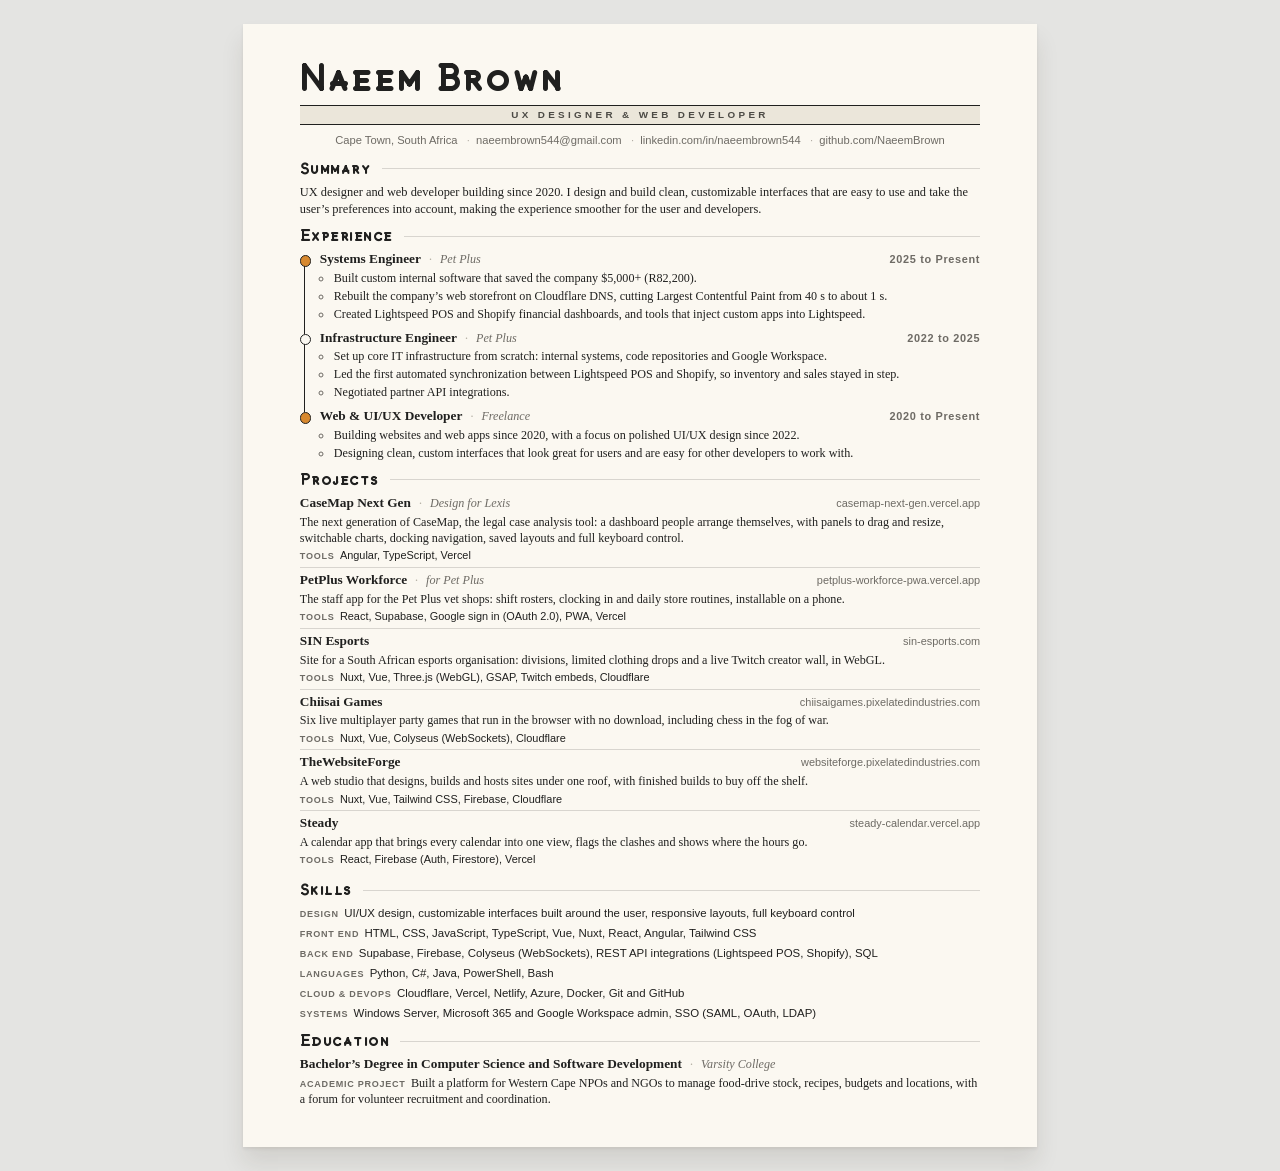
==== cv/index.html @ c57b2b7f "Almost done" ====
<!doctype html>
<html lang="en">
  <head>
    <meta charset="UTF-8" />
    <meta name="viewport" content="width=device-width, initial-scale=1.0" />
    <title>Naeem Brown · CV</title>
    <meta name="description" content="CV of Naeem Brown, UX designer and web developer in Cape Town, South Africa." />
    <!-- The printable CV. cv/build-pdf.cjs prints this page to
         cv/Naeem-Brown-CV.pdf; change the words here, then run it again.
         One column of real text, standard headings and no tables, so
         applicant tracking systems read it in order; the look (the name on
         its plinth, the timetable rail, the Role/Tools labels) is the site's. -->
    <style>
      @font-face {
        font-family: "Stickline";
        src: url("../fonts/stickline-regular.woff") format("woff");
        font-weight: 100 500;
      }
      @font-face {
        font-family: "Stickline";
        src: url("../fonts/stickline-bold.woff") format("woff");
        font-weight: 600 900;
      }

      :root {
        --ink: #20201f;
        --muted-ink: #6e6b65;
        --rule: rgba(32, 32, 31, 0.16);
        --sheet: #fbf8f1;
        --stone: #ebe6da;
        --amber: #d8892f;
        --font-display: "Stickline", "Arial Rounded MT Bold", Arial, sans-serif;
        --font-body: Georgia, "Times New Roman", serif;
        --font-label: Arial, Helvetica, sans-serif;
      }

      @page {
        size: A4;
        margin: 0;
      }

      * {
        box-sizing: border-box;
      }

      html {
        background: #e4e4e2;
      }

      body {
        width: 210mm;
        min-height: 297mm;
        margin: 0 auto;
        padding: 9mm 15mm 5.5mm;
        background: var(--sheet);
        color: var(--ink);
        font: 9.1pt/1.35 var(--font-body);
        -webkit-print-color-adjust: exact;
        print-color-adjust: exact;
      }

      @media screen {
        body {
          margin: 24px auto;
          box-shadow: 0 16px 22px rgba(52, 38, 22, 0.1), 0 2px 3px rgba(52, 38, 22, 0.08);
        }
      }

      @media screen and (max-width: 820px) {
        body {
          width: auto;
          min-height: 0;
          margin: 0;
          padding: 24px 16px;
          box-shadow: none;
        }
      }

      a {
        color: inherit;
        text-decoration: none;
      }

      h1, h2, h3, p, ul, ol {
        margin: 0;
      }

      /* ---------------------------------------------------- the name, as at the start of the site */

      .masthead {
        position: relative;
        margin-bottom: 9pt;
      }

      .masthead h1 {
        font: 700 30pt/1 var(--font-display);
        letter-spacing: 0.02em;
        padding-bottom: 5pt;
      }

      /* The slab the letters stand on, with the job cut into it. */
      .masthead__plinth {
        border-top: 1.4pt solid var(--ink);
        border-bottom: 1.4pt solid var(--ink);
        background: var(--stone);
        padding: 2.6pt 0 2.2pt;
        text-align: center;
      }

      .masthead__role {
        font: 700 7.4pt/1.2 var(--font-label);
        letter-spacing: 0.34em;
        text-transform: uppercase;
        color: #4c4a45;
      }

      .masthead__contact {
        margin-top: 6pt;
        font: 8.4pt/1.4 var(--font-label);
        color: var(--muted-ink);
        text-align: center;
      }

      .masthead__contact span + span::before {
        content: "·";
        margin: 0 0.55em;
        color: #b3aea4;
      }

      /* ---------------------------------------------------- sections */

      section + section {
        margin-top: 8pt;
      }

      h2 {
        display: flex;
        align-items: center;
        gap: 8pt;
        margin-bottom: 5pt;
        font: 700 12.5pt/1 var(--font-display);
        letter-spacing: 0.03em;
      }

      h2::after {
        content: "";
        flex: 1;
        border-top: 1px solid var(--rule);
      }

      .summary {
        font-size: 9.3pt;
      }

      /* The small spaced labels of the site's project sheet (Role, Tools). */
      .label {
        margin-right: 0.6em;
        font: 700 6.8pt/1 var(--font-label);
        letter-spacing: 0.08em;
        text-transform: uppercase;
        color: var(--muted-ink);
      }

      .entry-head {
        display: flex;
        align-items: baseline;
        gap: 6pt;
        margin-bottom: 1.5pt;
      }

      .entry-head h3 {
        font: 700 10pt/1.25 var(--font-body);
      }

      .entry-head .sep {
        color: #b3aea4;
      }

      .entry-head .where {
        font-style: italic;
        color: var(--muted-ink);
      }

      .entry-head .dates,
      .entry-head .url {
        margin-left: auto;
        white-space: nowrap;
        font: 8.2pt/1.25 var(--font-label);
        color: var(--muted-ink);
      }

      .entry-head .dates {
        font-weight: 700;
        letter-spacing: 0.06em;
      }

      ul.points {
        padding-left: 1.05em;
      }

      ul.points li {
        padding-left: 0.1em;
      }

      ul.points li + li {
        margin-top: 1.2pt;
      }

      ul.points li::marker {
        color: var(--muted-ink);
      }

      /* ---------------------------------------------------- experience: the timetable's line */

      .timetable {
        list-style: none;
        padding: 0;
      }

      .timetable > li {
        position: relative;
        padding: 0 0 5.5pt 15pt;
        break-inside: avoid;
      }

      /* The rail between stops. */
      .timetable > li::before {
        content: "";
        position: absolute;
        left: 3.4pt;
        top: 7pt;
        bottom: -3pt;
        border-left: 1.2pt solid var(--ink);
      }

      .timetable > li:last-child {
        padding-bottom: 0;
      }

      .timetable > li:last-child::before {
        display: none;
      }

      /* The stop: a ring, filled amber where the line still runs today. */
      .timetable > li::after {
        content: "";
        position: absolute;
        left: 0;
        top: 3pt;
        width: 7.2pt;
        height: 7.2pt;
        border: 1.3pt solid var(--ink);
        border-radius: 50%;
        background: var(--sheet);
      }

      .timetable > li.is-current::after {
        background: var(--amber);
      }

      /* ---------------------------------------------------- projects */

      .projects {
        list-style: none;
        padding: 0;
      }

      .projects > li {
        padding: 3pt 0;
        border-top: 1px solid var(--rule);
        break-inside: avoid;
      }

      .projects > li:first-child {
        border-top: 0;
        padding-top: 0;
      }

      .projects .tools {
        margin-top: 1.5pt;
        font: 8.2pt/1.35 var(--font-label);
      }

      /* ---------------------------------------------------- skills */

      .skills p {
        padding: 0;
        margin-top: 2.6pt;
        font: 8.6pt/1.45 var(--font-label);
      }
    </style>
  </head>
  <body>
    <header class="masthead">
      <h1>Naeem Brown</h1>
      <div class="masthead__plinth">
        <p class="masthead__role">UX Designer &amp; Web Developer</p>
      </div>
      <p class="masthead__contact">
        <span>Cape Town, South Africa</span>
        <span><a href="mailto:naeembrown544@gmail.com">naeembrown544@gmail.com</a></span>
        <span><a href="https://linkedin.com/in/naeembrown544">linkedin.com/in/naeembrown544</a></span>
        <span><a href="https://github.com/NaeemBrown">github.com/NaeemBrown</a></span>
      </p>
    </header>

    <section>
      <h2>Summary</h2>
      <p class="summary">UX designer and web developer building since 2020. I design and build clean, customizable interfaces that are easy to use and take the user’s preferences into account, making the experience smoother for the user and developers.</p>
    </section>

    <section>
      <h2>Experience</h2>
      <ol class="timetable">
        <li class="is-current">
          <div class="entry-head">
            <h3>Systems Engineer</h3>
            <span class="sep">·</span><span class="where">Pet Plus</span>
            <span class="dates">2025 to Present</span>
          </div>
          <ul class="points">
            <li>Built custom internal software that saved the company $5,000+ (R82,200).</li>
            <li>Rebuilt the company’s web storefront on Cloudflare DNS, cutting Largest Contentful Paint from 40 s to about 1 s.</li>
            <li>Created Lightspeed POS and Shopify financial dashboards, and tools that inject custom apps into Lightspeed.</li>
          </ul>
        </li>
        <li>
          <div class="entry-head">
            <h3>Infrastructure Engineer</h3>
            <span class="sep">·</span><span class="where">Pet Plus</span>
            <span class="dates">2022 to 2025</span>
          </div>
          <ul class="points">
            <li>Set up core IT infrastructure from scratch: internal systems, code repositories and Google Workspace.</li>
            <li>Led the first automated synchronization between Lightspeed POS and Shopify, so inventory and sales stayed in step.</li>
            <li>Negotiated partner API integrations.</li>
          </ul>
        </li>
        <li class="is-current">
          <div class="entry-head">
            <h3>Web &amp; UI/UX Developer</h3>
            <span class="sep">·</span><span class="where">Freelance</span>
            <span class="dates">2020 to Present</span>
          </div>
          <ul class="points">
            <li>Building websites and web apps since 2020, with a focus on polished UI/UX design since 2022.</li>
            <li>Designing clean, custom interfaces that look great for users and are easy for other developers to work with.</li>
          </ul>
        </li>
      </ol>
    </section>

    <section>
      <h2>Projects</h2>
      <ul class="projects">
        <li>
          <div class="entry-head">
            <h3>CaseMap Next Gen</h3>
            <span class="sep">·</span><span class="where">Design for Lexis</span>
            <a class="url" href="https://casemap-next-gen.vercel.app">casemap-next-gen.vercel.app</a>
          </div>
          <p>The next generation of CaseMap, the legal case analysis tool: a dashboard people arrange themselves, with panels to drag and resize, switchable charts, docking navigation, saved layouts and full keyboard control.</p>
          <p class="tools"><span class="label">Tools</span>Angular, TypeScript, Vercel</p>
        </li>
        <li>
          <div class="entry-head">
            <h3>PetPlus Workforce</h3>
            <span class="sep">·</span><span class="where">for Pet Plus</span>
            <a class="url" href="https://petplus-workforce-pwa.vercel.app">petplus-workforce-pwa.vercel.app</a>
          </div>
          <p>The staff app for the Pet Plus vet shops: shift rosters, clocking in and daily store routines, installable on a phone.</p>
          <p class="tools"><span class="label">Tools</span>React, Supabase, Google sign in (OAuth 2.0), PWA, Vercel</p>
        </li>
        <li>
          <div class="entry-head">
            <h3>SIN Esports</h3>
            <a class="url" href="https://sin-esports.com">sin-esports.com</a>
          </div>
          <p>Site for a South African esports organisation: divisions, limited clothing drops and a live Twitch creator wall, in WebGL.</p>
          <p class="tools"><span class="label">Tools</span>Nuxt, Vue, Three.js (WebGL), GSAP, Twitch embeds, Cloudflare</p>
        </li>
        <li>
          <div class="entry-head">
            <h3>Chiisai Games</h3>
            <a class="url" href="https://chiisaigames.pixelatedindustries.com">chiisaigames.pixelatedindustries.com</a>
          </div>
          <p>Six live multiplayer party games that run in the browser with no download, including chess in the fog of war.</p>
          <p class="tools"><span class="label">Tools</span>Nuxt, Vue, Colyseus (WebSockets), Cloudflare</p>
        </li>
        <li>
          <div class="entry-head">
            <h3>TheWebsiteForge</h3>
            <a class="url" href="https://websiteforge.pixelatedindustries.com">websiteforge.pixelatedindustries.com</a>
          </div>
          <p>A web studio that designs, builds and hosts sites under one roof, with finished builds to buy off the shelf.</p>
          <p class="tools"><span class="label">Tools</span>Nuxt, Vue, Tailwind CSS, Firebase, Cloudflare</p>
        </li>
        <li>
          <div class="entry-head">
            <h3>Steady</h3>
            <a class="url" href="https://steady-calendar.vercel.app">steady-calendar.vercel.app</a>
          </div>
          <p>A calendar app that brings every calendar into one view, flags the clashes and shows where the hours go.</p>
          <p class="tools"><span class="label">Tools</span>React, Firebase (Auth, Firestore), Vercel</p>
        </li>
      </ul>
    </section>

    <section class="skills">
      <h2>Skills</h2>
      <p><span class="label">Design</span>UI/UX design, customizable interfaces built around the user, responsive layouts, full keyboard control</p>
      <p><span class="label">Front end</span>HTML, CSS, JavaScript, TypeScript, Vue, Nuxt, React, Angular, Tailwind CSS</p>
      <p><span class="label">Back end</span>Supabase, Firebase, Colyseus (WebSockets), REST API integrations (Lightspeed POS, Shopify), SQL</p>
      <p><span class="label">Languages</span>Python, C#, Java, PowerShell, Bash</p>
      <p><span class="label">Cloud &amp; DevOps</span>Cloudflare, Vercel, Netlify, Azure, Docker, Git and GitHub</p>
      <p><span class="label">Systems</span>Windows Server, Microsoft 365 and Google Workspace admin, SSO (SAML, OAuth, LDAP)</p>
    </section>

    <section>
      <h2>Education</h2>
      <div class="entry-head">
        <h3>Bachelor&rsquo;s Degree in Computer Science and Software Development</h3>
        <span class="sep">&middot;</span><span class="where">Varsity College</span>
      </div>
      <p><span class="label">Academic project</span>Built a platform for Western Cape NPOs and NGOs to manage food-drive stock, recipes, budgets and locations, with a forum for volunteer recruitment and coordination.</p>
    </section>
  </body>
</html>
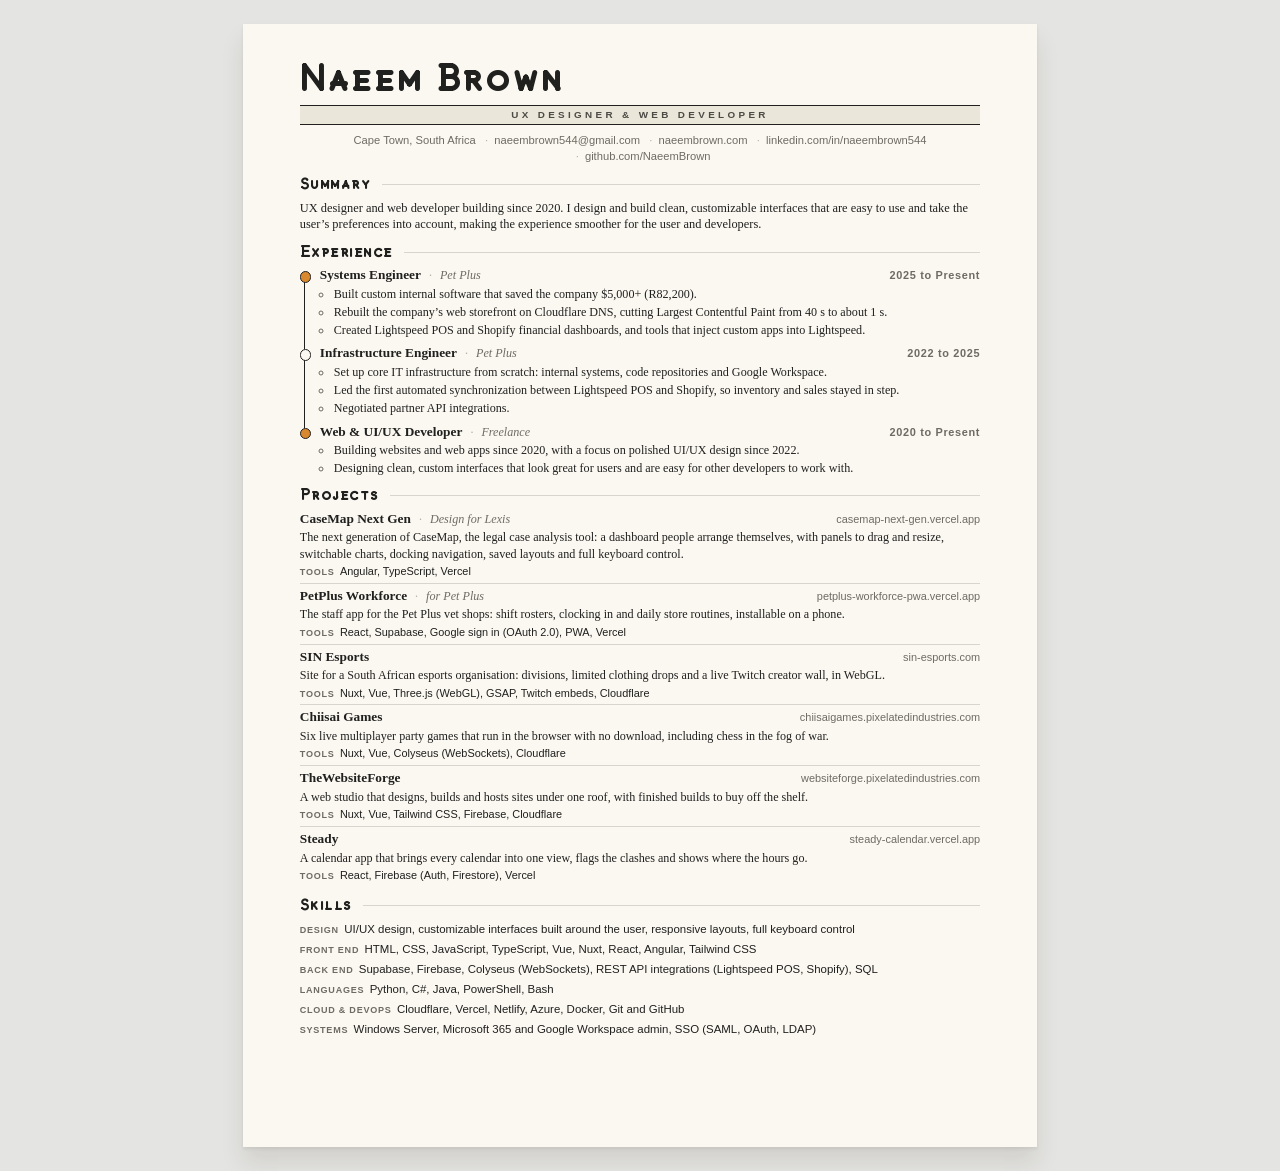
==== commit cae495d9: "Remove cursor swat/shove reaction, update CV He no longer swats or shoves the cursor when it moves i" ====
--- a/cv/index.html
+++ b/cv/index.html
@@ -4,7 +4,10 @@
     <meta charset="UTF-8" />
     <meta name="viewport" content="width=device-width, initial-scale=1.0" />
     <title>Naeem Brown · CV</title>
-    <meta name="description" content="CV of Naeem Brown, UX designer and web developer in Cape Town, South Africa." />
+    <meta
+      name="description"
+      content="CV of Naeem Brown, UX designer and web developer in Cape Town, South Africa."
+    />
     <!-- The printable CV. cv/build-pdf.cjs prints this page to
          cv/Naeem-Brown-CV.pdf; change the words here, then run it again.
          One column of real text, standard headings and no tables, so
@@ -62,7 +65,9 @@
       @media screen {
         body {
           margin: 24px auto;
-          box-shadow: 0 16px 22px rgba(52, 38, 22, 0.1), 0 2px 3px rgba(52, 38, 22, 0.08);
+          box-shadow:
+            0 16px 22px rgba(52, 38, 22, 0.1),
+            0 2px 3px rgba(52, 38, 22, 0.08);
         }
       }
 
@@ -81,7 +86,12 @@
         text-decoration: none;
       }
 
-      h1, h2, h3, p, ul, ol {
+      h1,
+      h2,
+      h3,
+      p,
+      ul,
+      ol {
         margin: 0;
       }
 
@@ -298,15 +308,33 @@
       </div>
       <p class="masthead__contact">
         <span>Cape Town, South Africa</span>
-        <span><a href="mailto:naeembrown544@gmail.com">naeembrown544@gmail.com</a></span>
-        <span><a href="https://linkedin.com/in/naeembrown544">linkedin.com/in/naeembrown544</a></span>
-        <span><a href="https://github.com/NaeemBrown">github.com/NaeemBrown</a></span>
+        <span
+          ><a href="mailto:naeembrown544@gmail.com"
+            >naeembrown544@gmail.com</a
+          ></span
+        >
+        <span><a href="https://naeembrown.com">naeembrown.com</a></span>
+        <span
+          ><a href="https://linkedin.com/in/naeembrown544"
+            >linkedin.com/in/naeembrown544</a
+          ></span
+        >
+        <span
+          ><a href="https://github.com/NaeemBrown"
+            >github.com/NaeemBrown</a
+          ></span
+        >
       </p>
     </header>
 
     <section>
       <h2>Summary</h2>
-      <p class="summary">UX designer and web developer building since 2020. I design and build clean, customizable interfaces that are easy to use and take the user’s preferences into account, making the experience smoother for the user and developers.</p>
+      <p class="summary">
+        UX designer and web developer building since 2020. I design and build
+        clean, customizable interfaces that are easy to use and take the user’s
+        preferences into account, making the experience smoother for the user
+        and developers.
+      </p>
     </section>
 
     <section>
@@ -319,9 +347,18 @@
             <span class="dates">2025 to Present</span>
           </div>
           <ul class="points">
-            <li>Built custom internal software that saved the company $5,000+ (R82,200).</li>
-            <li>Rebuilt the company’s web storefront on Cloudflare DNS, cutting Largest Contentful Paint from 40 s to about 1 s.</li>
-            <li>Created Lightspeed POS and Shopify financial dashboards, and tools that inject custom apps into Lightspeed.</li>
+            <li>
+              Built custom internal software that saved the company $5,000+
+              (R82,200).
+            </li>
+            <li>
+              Rebuilt the company’s web storefront on Cloudflare DNS, cutting
+              Largest Contentful Paint from 40 s to about 1 s.
+            </li>
+            <li>
+              Created Lightspeed POS and Shopify financial dashboards, and tools
+              that inject custom apps into Lightspeed.
+            </li>
           </ul>
         </li>
         <li>
@@ -331,8 +368,14 @@
             <span class="dates">2022 to 2025</span>
           </div>
           <ul class="points">
-            <li>Set up core IT infrastructure from scratch: internal systems, code repositories and Google Workspace.</li>
-            <li>Led the first automated synchronization between Lightspeed POS and Shopify, so inventory and sales stayed in step.</li>
+            <li>
+              Set up core IT infrastructure from scratch: internal systems, code
+              repositories and Google Workspace.
+            </li>
+            <li>
+              Led the first automated synchronization between Lightspeed POS and
+              Shopify, so inventory and sales stayed in step.
+            </li>
             <li>Negotiated partner API integrations.</li>
           </ul>
         </li>
@@ -343,8 +386,14 @@
             <span class="dates">2020 to Present</span>
           </div>
           <ul class="points">
-            <li>Building websites and web apps since 2020, with a focus on polished UI/UX design since 2022.</li>
-            <li>Designing clean, custom interfaces that look great for users and are easy for other developers to work with.</li>
+            <li>
+              Building websites and web apps since 2020, with a focus on
+              polished UI/UX design since 2022.
+            </li>
+            <li>
+              Designing clean, custom interfaces that look great for users and
+              are easy for other developers to work with.
+            </li>
           </ul>
         </li>
       </ol>
@@ -356,73 +405,129 @@
         <li>
           <div class="entry-head">
             <h3>CaseMap Next Gen</h3>
-            <span class="sep">·</span><span class="where">Design for Lexis</span>
-            <a class="url" href="https://casemap-next-gen.vercel.app">casemap-next-gen.vercel.app</a>
-          </div>
-          <p>The next generation of CaseMap, the legal case analysis tool: a dashboard people arrange themselves, with panels to drag and resize, switchable charts, docking navigation, saved layouts and full keyboard control.</p>
-          <p class="tools"><span class="label">Tools</span>Angular, TypeScript, Vercel</p>
+            <span class="sep">·</span
+            ><span class="where">Design for Lexis</span>
+            <a class="url" href="https://casemap-next-gen.vercel.app"
+              >casemap-next-gen.vercel.app</a
+            >
+          </div>
+          <p>
+            The next generation of CaseMap, the legal case analysis tool: a
+            dashboard people arrange themselves, with panels to drag and resize,
+            switchable charts, docking navigation, saved layouts and full
+            keyboard control.
+          </p>
+          <p class="tools">
+            <span class="label">Tools</span>Angular, TypeScript, Vercel
+          </p>
         </li>
         <li>
           <div class="entry-head">
             <h3>PetPlus Workforce</h3>
             <span class="sep">·</span><span class="where">for Pet Plus</span>
-            <a class="url" href="https://petplus-workforce-pwa.vercel.app">petplus-workforce-pwa.vercel.app</a>
-          </div>
-          <p>The staff app for the Pet Plus vet shops: shift rosters, clocking in and daily store routines, installable on a phone.</p>
-          <p class="tools"><span class="label">Tools</span>React, Supabase, Google sign in (OAuth 2.0), PWA, Vercel</p>
+            <a class="url" href="https://petplus-workforce-pwa.vercel.app"
+              >petplus-workforce-pwa.vercel.app</a
+            >
+          </div>
+          <p>
+            The staff app for the Pet Plus vet shops: shift rosters, clocking in
+            and daily store routines, installable on a phone.
+          </p>
+          <p class="tools">
+            <span class="label">Tools</span>React, Supabase, Google sign in
+            (OAuth 2.0), PWA, Vercel
+          </p>
         </li>
         <li>
           <div class="entry-head">
             <h3>SIN Esports</h3>
             <a class="url" href="https://sin-esports.com">sin-esports.com</a>
           </div>
-          <p>Site for a South African esports organisation: divisions, limited clothing drops and a live Twitch creator wall, in WebGL.</p>
-          <p class="tools"><span class="label">Tools</span>Nuxt, Vue, Three.js (WebGL), GSAP, Twitch embeds, Cloudflare</p>
+          <p>
+            Site for a South African esports organisation: divisions, limited
+            clothing drops and a live Twitch creator wall, in WebGL.
+          </p>
+          <p class="tools">
+            <span class="label">Tools</span>Nuxt, Vue, Three.js (WebGL), GSAP,
+            Twitch embeds, Cloudflare
+          </p>
         </li>
         <li>
           <div class="entry-head">
             <h3>Chiisai Games</h3>
-            <a class="url" href="https://chiisaigames.pixelatedindustries.com">chiisaigames.pixelatedindustries.com</a>
-          </div>
-          <p>Six live multiplayer party games that run in the browser with no download, including chess in the fog of war.</p>
-          <p class="tools"><span class="label">Tools</span>Nuxt, Vue, Colyseus (WebSockets), Cloudflare</p>
+            <a class="url" href="https://chiisaigames.pixelatedindustries.com"
+              >chiisaigames.pixelatedindustries.com</a
+            >
+          </div>
+          <p>
+            Six live multiplayer party games that run in the browser with no
+            download, including chess in the fog of war.
+          </p>
+          <p class="tools">
+            <span class="label">Tools</span>Nuxt, Vue, Colyseus (WebSockets),
+            Cloudflare
+          </p>
         </li>
         <li>
           <div class="entry-head">
             <h3>TheWebsiteForge</h3>
-            <a class="url" href="https://websiteforge.pixelatedindustries.com">websiteforge.pixelatedindustries.com</a>
-          </div>
-          <p>A web studio that designs, builds and hosts sites under one roof, with finished builds to buy off the shelf.</p>
-          <p class="tools"><span class="label">Tools</span>Nuxt, Vue, Tailwind CSS, Firebase, Cloudflare</p>
+            <a class="url" href="https://websiteforge.pixelatedindustries.com"
+              >websiteforge.pixelatedindustries.com</a
+            >
+          </div>
+          <p>
+            A web studio that designs, builds and hosts sites under one roof,
+            with finished builds to buy off the shelf.
+          </p>
+          <p class="tools">
+            <span class="label">Tools</span>Nuxt, Vue, Tailwind CSS, Firebase,
+            Cloudflare
+          </p>
         </li>
         <li>
           <div class="entry-head">
             <h3>Steady</h3>
-            <a class="url" href="https://steady-calendar.vercel.app">steady-calendar.vercel.app</a>
-          </div>
-          <p>A calendar app that brings every calendar into one view, flags the clashes and shows where the hours go.</p>
-          <p class="tools"><span class="label">Tools</span>React, Firebase (Auth, Firestore), Vercel</p>
+            <a class="url" href="https://steady-calendar.vercel.app"
+              >steady-calendar.vercel.app</a
+            >
+          </div>
+          <p>
+            A calendar app that brings every calendar into one view, flags the
+            clashes and shows where the hours go.
+          </p>
+          <p class="tools">
+            <span class="label">Tools</span>React, Firebase (Auth, Firestore),
+            Vercel
+          </p>
         </li>
       </ul>
     </section>
 
     <section class="skills">
       <h2>Skills</h2>
-      <p><span class="label">Design</span>UI/UX design, customizable interfaces built around the user, responsive layouts, full keyboard control</p>
-      <p><span class="label">Front end</span>HTML, CSS, JavaScript, TypeScript, Vue, Nuxt, React, Angular, Tailwind CSS</p>
-      <p><span class="label">Back end</span>Supabase, Firebase, Colyseus (WebSockets), REST API integrations (Lightspeed POS, Shopify), SQL</p>
-      <p><span class="label">Languages</span>Python, C#, Java, PowerShell, Bash</p>
-      <p><span class="label">Cloud &amp; DevOps</span>Cloudflare, Vercel, Netlify, Azure, Docker, Git and GitHub</p>
-      <p><span class="label">Systems</span>Windows Server, Microsoft 365 and Google Workspace admin, SSO (SAML, OAuth, LDAP)</p>
-    </section>
-
-    <section>
-      <h2>Education</h2>
-      <div class="entry-head">
-        <h3>Bachelor&rsquo;s Degree in Computer Science and Software Development</h3>
-        <span class="sep">&middot;</span><span class="where">Varsity College</span>
-      </div>
-      <p><span class="label">Academic project</span>Built a platform for Western Cape NPOs and NGOs to manage food-drive stock, recipes, budgets and locations, with a forum for volunteer recruitment and coordination.</p>
+      <p>
+        <span class="label">Design</span>UI/UX design, customizable interfaces
+        built around the user, responsive layouts, full keyboard control
+      </p>
+      <p>
+        <span class="label">Front end</span>HTML, CSS, JavaScript, TypeScript,
+        Vue, Nuxt, React, Angular, Tailwind CSS
+      </p>
+      <p>
+        <span class="label">Back end</span>Supabase, Firebase, Colyseus
+        (WebSockets), REST API integrations (Lightspeed POS, Shopify), SQL
+      </p>
+      <p>
+        <span class="label">Languages</span>Python, C#, Java, PowerShell, Bash
+      </p>
+      <p>
+        <span class="label">Cloud &amp; DevOps</span>Cloudflare, Vercel,
+        Netlify, Azure, Docker, Git and GitHub
+      </p>
+      <p>
+        <span class="label">Systems</span>Windows Server, Microsoft 365 and
+        Google Workspace admin, SSO (SAML, OAuth, LDAP)
+      </p>
     </section>
   </body>
 </html>
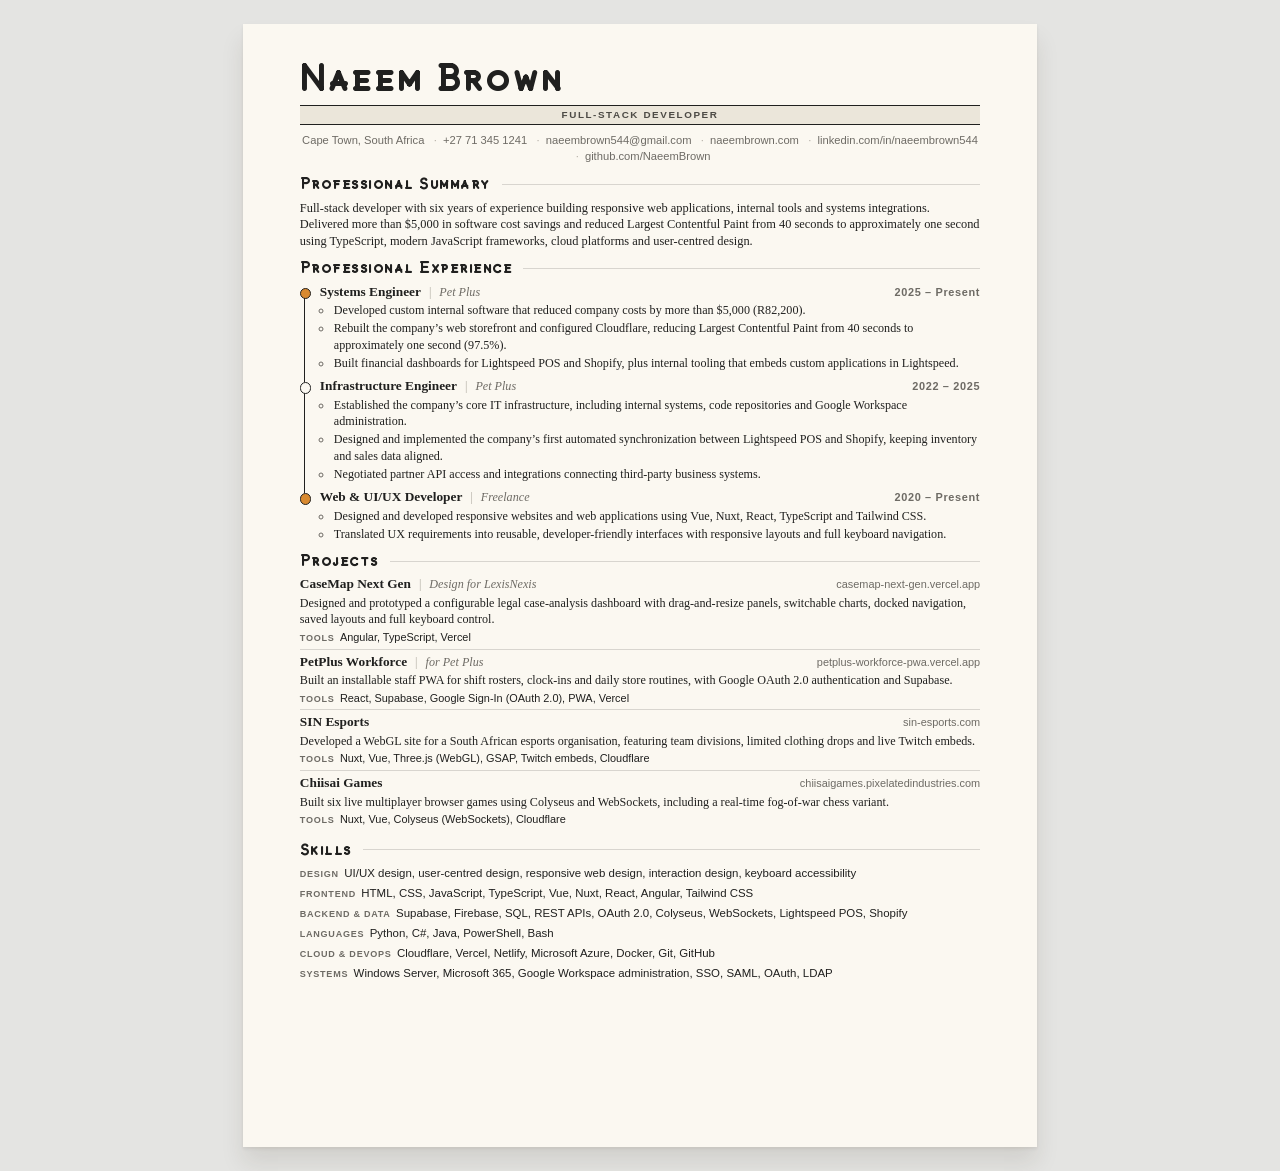
==== commit 6749c861: "Improve CV ATS compatibility" ====
--- a/cv/index.html
+++ b/cv/index.html
@@ -6,10 +6,12 @@
     <title>Naeem Brown · CV</title>
     <meta
       name="description"
-      content="CV of Naeem Brown, UX designer and web developer in Cape Town, South Africa."
+      content="CV of Naeem Brown, full-stack developer in Cape Town, South Africa."
     />
-    <!-- The printable CV. cv/build-pdf.cjs prints this page to
-         cv/Naeem-Brown-CV.pdf; change the words here, then run it again.
+    <!-- The printable CV. Headless Chrome prints this page to
+         cv/Naeem-Brown-CV.pdf; change the words here, then print it again:
+         chrome --headless --no-pdf-header-footer --virtual-time-budget=5000
+           --print-to-pdf=cv/Naeem-Brown-CV.pdf cv/index.html
          One column of real text, standard headings and no tables, so
          applicant tracking systems read it in order; the look (the name on
          its plinth, the timetable rail, the Role/Tools labels) is the site's. -->
@@ -119,7 +121,7 @@
 
       .masthead__role {
         font: 700 7.4pt/1.2 var(--font-label);
-        letter-spacing: 0.34em;
+        letter-spacing: 0.16em;
         text-transform: uppercase;
         color: #4c4a45;
       }
@@ -304,10 +306,11 @@
     <header class="masthead">
       <h1>Naeem Brown</h1>
       <div class="masthead__plinth">
-        <p class="masthead__role">UX Designer &amp; Web Developer</p>
+        <p class="masthead__role">Full-Stack Developer</p>
       </div>
       <p class="masthead__contact">
         <span>Cape Town, South Africa</span>
+        <span><a href="tel:+27713451241">+27 71 345 1241</a></span>
         <span
           ><a href="mailto:naeembrown544@gmail.com"
             >naeembrown544@gmail.com</a
@@ -328,71 +331,77 @@
     </header>
 
     <section>
-      <h2>Summary</h2>
+      <h2>Professional Summary</h2>
       <p class="summary">
-        UX designer and web developer building since 2020. I design and build
-        clean, customizable interfaces that are easy to use and take the user’s
-        preferences into account, making the experience smoother for the user
-        and developers.
+        Full-stack developer with six years of experience building responsive web
+        applications, internal tools and systems integrations. Delivered more than
+        $5,000 in software cost savings and reduced Largest Contentful Paint from
+        40 seconds to approximately one second using TypeScript, modern JavaScript
+        frameworks, cloud platforms and user-centred design.
       </p>
     </section>
 
     <section>
-      <h2>Experience</h2>
+      <h2>Professional Experience</h2>
       <ol class="timetable">
         <li class="is-current">
           <div class="entry-head">
             <h3>Systems Engineer</h3>
-            <span class="sep">·</span><span class="where">Pet Plus</span>
-            <span class="dates">2025 to Present</span>
+            <span class="sep">|</span><span class="where">Pet Plus</span>
+            <span class="dates">2025 – Present</span>
           </div>
           <ul class="points">
             <li>
-              Built custom internal software that saved the company $5,000+
-              (R82,200).
-            </li>
-            <li>
-              Rebuilt the company’s web storefront on Cloudflare DNS, cutting
-              Largest Contentful Paint from 40 s to about 1 s.
-            </li>
-            <li>
-              Created Lightspeed POS and Shopify financial dashboards, and tools
-              that inject custom apps into Lightspeed.
+              Developed custom internal software that reduced company costs by
+              more than $5,000 (R82,200).
+            </li>
+            <li>
+              Rebuilt the company’s web storefront and configured Cloudflare,
+              reducing Largest Contentful Paint from 40 seconds to approximately
+              one second (97.5%).
+            </li>
+            <li>
+              Built financial dashboards for Lightspeed POS and Shopify, plus
+              internal tooling that embeds custom applications in Lightspeed.
             </li>
           </ul>
         </li>
         <li>
           <div class="entry-head">
             <h3>Infrastructure Engineer</h3>
-            <span class="sep">·</span><span class="where">Pet Plus</span>
-            <span class="dates">2022 to 2025</span>
+            <span class="sep">|</span><span class="where">Pet Plus</span>
+            <span class="dates">2022 – 2025</span>
           </div>
           <ul class="points">
             <li>
-              Set up core IT infrastructure from scratch: internal systems, code
-              repositories and Google Workspace.
-            </li>
-            <li>
-              Led the first automated synchronization between Lightspeed POS and
-              Shopify, so inventory and sales stayed in step.
-            </li>
-            <li>Negotiated partner API integrations.</li>
+              Established the company’s core IT infrastructure, including internal
+              systems, code repositories and Google Workspace administration.
+            </li>
+            <li>
+              Designed and implemented the company’s first automated synchronization
+              between Lightspeed POS and Shopify, keeping inventory and sales data
+              aligned.
+            </li>
+            <li>
+              Negotiated partner API access and integrations connecting third-party
+              business systems.
+            </li>
           </ul>
         </li>
         <li class="is-current">
           <div class="entry-head">
             <h3>Web &amp; UI/UX Developer</h3>
-            <span class="sep">·</span><span class="where">Freelance</span>
-            <span class="dates">2020 to Present</span>
+            <span class="sep">|</span><span class="where">Freelance</span>
+            <span class="dates">2020 – Present</span>
           </div>
           <ul class="points">
             <li>
-              Building websites and web apps since 2020, with a focus on
-              polished UI/UX design since 2022.
-            </li>
-            <li>
-              Designing clean, custom interfaces that look great for users and
-              are easy for other developers to work with.
+              Designed and developed responsive websites and web applications using
+              Vue, Nuxt, React, TypeScript and Tailwind CSS.
+            </li>
+            <li>
+              Translated UX requirements into reusable, developer-friendly interfaces
+              with responsive layouts and full keyboard navigation.
             </li>
           </ul>
         </li>
@@ -405,17 +414,16 @@
         <li>
           <div class="entry-head">
             <h3>CaseMap Next Gen</h3>
-            <span class="sep">·</span
-            ><span class="where">Design for Lexis</span>
+            <span class="sep">|</span
+            ><span class="where">Design for LexisNexis</span>
             <a class="url" href="https://casemap-next-gen.vercel.app"
               >casemap-next-gen.vercel.app</a
             >
           </div>
           <p>
-            The next generation of CaseMap, the legal case analysis tool: a
-            dashboard people arrange themselves, with panels to drag and resize,
-            switchable charts, docking navigation, saved layouts and full
-            keyboard control.
+            Designed and prototyped a configurable legal case-analysis dashboard
+            with drag-and-resize panels, switchable charts, docked navigation,
+            saved layouts and full keyboard control.
           </p>
           <p class="tools">
             <span class="label">Tools</span>Angular, TypeScript, Vercel
@@ -424,17 +432,17 @@
         <li>
           <div class="entry-head">
             <h3>PetPlus Workforce</h3>
-            <span class="sep">·</span><span class="where">for Pet Plus</span>
+            <span class="sep">|</span><span class="where">for Pet Plus</span>
             <a class="url" href="https://petplus-workforce-pwa.vercel.app"
               >petplus-workforce-pwa.vercel.app</a
             >
           </div>
           <p>
-            The staff app for the Pet Plus vet shops: shift rosters, clocking in
-            and daily store routines, installable on a phone.
+            Built an installable staff PWA for shift rosters, clock-ins and daily
+            store routines, with Google OAuth 2.0 authentication and Supabase.
           </p>
           <p class="tools">
-            <span class="label">Tools</span>React, Supabase, Google sign in
+            <span class="label">Tools</span>React, Supabase, Google Sign-In
             (OAuth 2.0), PWA, Vercel
           </p>
         </li>
@@ -444,8 +452,8 @@
             <a class="url" href="https://sin-esports.com">sin-esports.com</a>
           </div>
           <p>
-            Site for a South African esports organisation: divisions, limited
-            clothing drops and a live Twitch creator wall, in WebGL.
+            Developed a WebGL site for a South African esports organisation,
+            featuring team divisions, limited clothing drops and live Twitch embeds.
           </p>
           <p class="tools">
             <span class="label">Tools</span>Nuxt, Vue, Three.js (WebGL), GSAP,
@@ -460,73 +468,41 @@
             >
           </div>
           <p>
-            Six live multiplayer party games that run in the browser with no
-            download, including chess in the fog of war.
+            Built six live multiplayer browser games using Colyseus and WebSockets,
+            including a real-time fog-of-war chess variant.
           </p>
           <p class="tools">
             <span class="label">Tools</span>Nuxt, Vue, Colyseus (WebSockets),
             Cloudflare
           </p>
         </li>
-        <li>
-          <div class="entry-head">
-            <h3>TheWebsiteForge</h3>
-            <a class="url" href="https://websiteforge.pixelatedindustries.com"
-              >websiteforge.pixelatedindustries.com</a
-            >
-          </div>
-          <p>
-            A web studio that designs, builds and hosts sites under one roof,
-            with finished builds to buy off the shelf.
-          </p>
-          <p class="tools">
-            <span class="label">Tools</span>Nuxt, Vue, Tailwind CSS, Firebase,
-            Cloudflare
-          </p>
-        </li>
-        <li>
-          <div class="entry-head">
-            <h3>Steady</h3>
-            <a class="url" href="https://steady-calendar.vercel.app"
-              >steady-calendar.vercel.app</a
-            >
-          </div>
-          <p>
-            A calendar app that brings every calendar into one view, flags the
-            clashes and shows where the hours go.
-          </p>
-          <p class="tools">
-            <span class="label">Tools</span>React, Firebase (Auth, Firestore),
-            Vercel
-          </p>
-        </li>
       </ul>
     </section>
 
     <section class="skills">
       <h2>Skills</h2>
       <p>
-        <span class="label">Design</span>UI/UX design, customizable interfaces
-        built around the user, responsive layouts, full keyboard control
+        <span class="label">Design</span>UI/UX design, user-centred design,
+        responsive web design, interaction design, keyboard accessibility
       </p>
       <p>
-        <span class="label">Front end</span>HTML, CSS, JavaScript, TypeScript,
+        <span class="label">Frontend</span>HTML, CSS, JavaScript, TypeScript,
         Vue, Nuxt, React, Angular, Tailwind CSS
       </p>
       <p>
-        <span class="label">Back end</span>Supabase, Firebase, Colyseus
-        (WebSockets), REST API integrations (Lightspeed POS, Shopify), SQL
+        <span class="label">Backend &amp; Data</span>Supabase, Firebase, SQL,
+        REST APIs, OAuth 2.0, Colyseus, WebSockets, Lightspeed POS, Shopify
       </p>
       <p>
         <span class="label">Languages</span>Python, C#, Java, PowerShell, Bash
       </p>
       <p>
         <span class="label">Cloud &amp; DevOps</span>Cloudflare, Vercel,
-        Netlify, Azure, Docker, Git and GitHub
+        Netlify, Microsoft Azure, Docker, Git, GitHub
       </p>
       <p>
-        <span class="label">Systems</span>Windows Server, Microsoft 365 and
-        Google Workspace admin, SSO (SAML, OAuth, LDAP)
+        <span class="label">Systems</span>Windows Server, Microsoft 365,
+        Google Workspace administration, SSO, SAML, OAuth, LDAP
       </p>
     </section>
   </body>
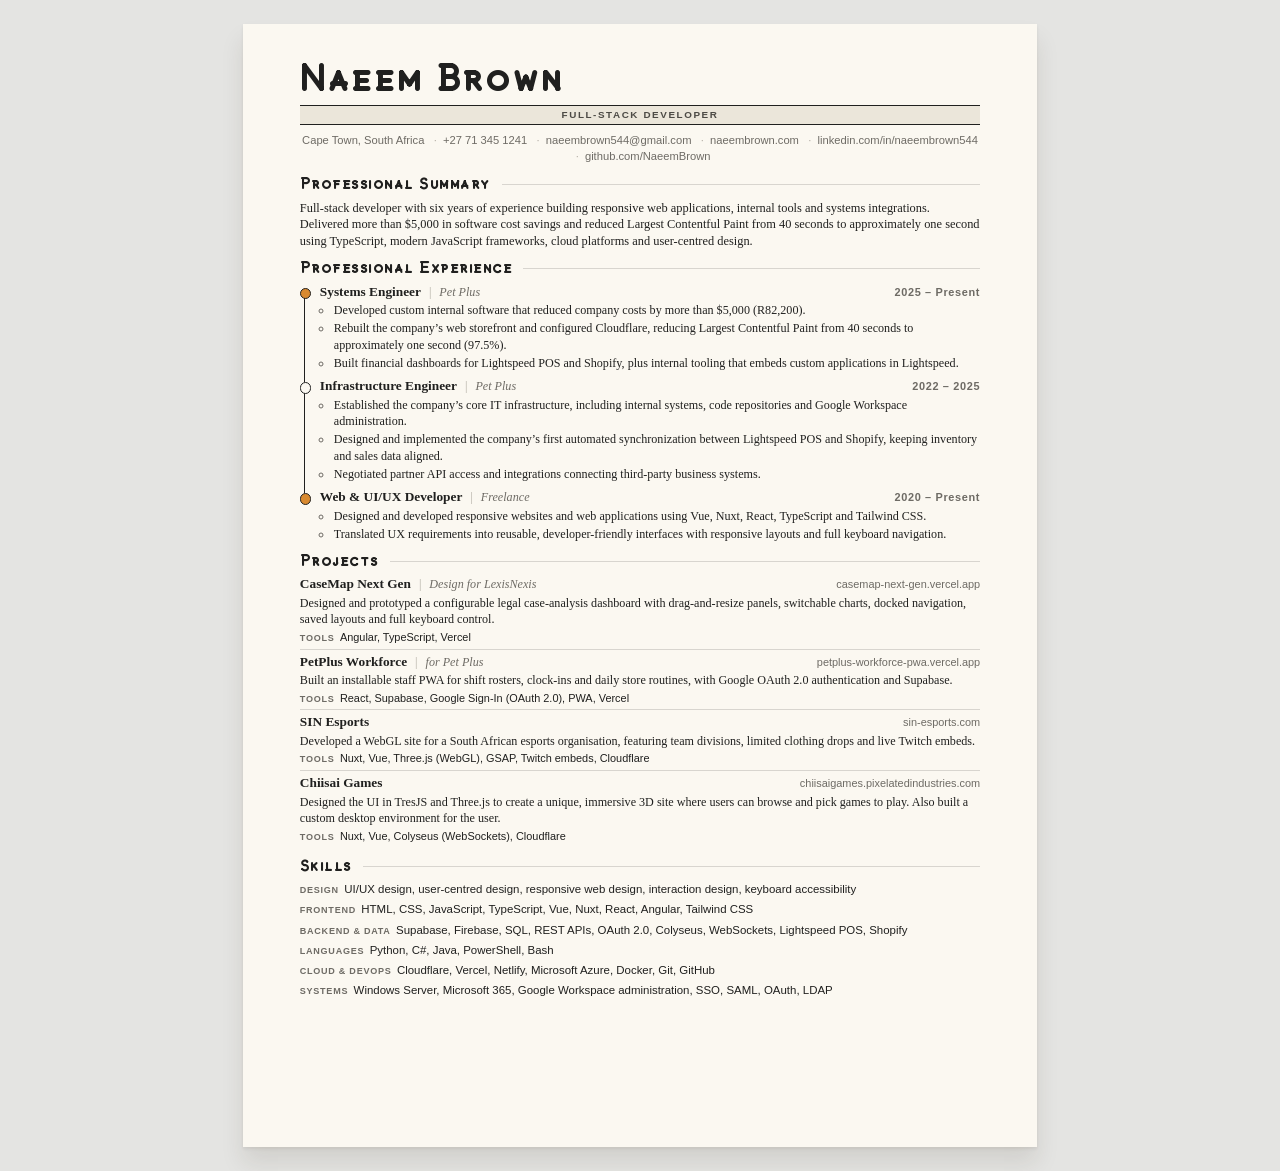
==== commit 1e701650: "Update Chiisai Games description on CV" ====
--- a/cv/index.html
+++ b/cv/index.html
@@ -333,11 +333,11 @@
     <section>
       <h2>Professional Summary</h2>
       <p class="summary">
-        Full-stack developer with six years of experience building responsive web
-        applications, internal tools and systems integrations. Delivered more than
-        $5,000 in software cost savings and reduced Largest Contentful Paint from
-        40 seconds to approximately one second using TypeScript, modern JavaScript
-        frameworks, cloud platforms and user-centred design.
+        Full-stack developer with six years of experience building responsive
+        web applications, internal tools and systems integrations. Delivered
+        more than $5,000 in software cost savings and reduced Largest Contentful
+        Paint from 40 seconds to approximately one second using TypeScript,
+        modern JavaScript frameworks, cloud platforms and user-centred design.
       </p>
     </section>
 
@@ -374,17 +374,18 @@
           </div>
           <ul class="points">
             <li>
-              Established the company’s core IT infrastructure, including internal
-              systems, code repositories and Google Workspace administration.
-            </li>
-            <li>
-              Designed and implemented the company’s first automated synchronization
-              between Lightspeed POS and Shopify, keeping inventory and sales data
-              aligned.
-            </li>
-            <li>
-              Negotiated partner API access and integrations connecting third-party
-              business systems.
+              Established the company’s core IT infrastructure, including
+              internal systems, code repositories and Google Workspace
+              administration.
+            </li>
+            <li>
+              Designed and implemented the company’s first automated
+              synchronization between Lightspeed POS and Shopify, keeping
+              inventory and sales data aligned.
+            </li>
+            <li>
+              Negotiated partner API access and integrations connecting
+              third-party business systems.
             </li>
           </ul>
         </li>
@@ -396,12 +397,12 @@
           </div>
           <ul class="points">
             <li>
-              Designed and developed responsive websites and web applications using
-              Vue, Nuxt, React, TypeScript and Tailwind CSS.
-            </li>
-            <li>
-              Translated UX requirements into reusable, developer-friendly interfaces
-              with responsive layouts and full keyboard navigation.
+              Designed and developed responsive websites and web applications
+              using Vue, Nuxt, React, TypeScript and Tailwind CSS.
+            </li>
+            <li>
+              Translated UX requirements into reusable, developer-friendly
+              interfaces with responsive layouts and full keyboard navigation.
             </li>
           </ul>
         </li>
@@ -438,8 +439,9 @@
             >
           </div>
           <p>
-            Built an installable staff PWA for shift rosters, clock-ins and daily
-            store routines, with Google OAuth 2.0 authentication and Supabase.
+            Built an installable staff PWA for shift rosters, clock-ins and
+            daily store routines, with Google OAuth 2.0 authentication and
+            Supabase.
           </p>
           <p class="tools">
             <span class="label">Tools</span>React, Supabase, Google Sign-In
@@ -453,7 +455,8 @@
           </div>
           <p>
             Developed a WebGL site for a South African esports organisation,
-            featuring team divisions, limited clothing drops and live Twitch embeds.
+            featuring team divisions, limited clothing drops and live Twitch
+            embeds.
           </p>
           <p class="tools">
             <span class="label">Tools</span>Nuxt, Vue, Three.js (WebGL), GSAP,
@@ -468,8 +471,9 @@
             >
           </div>
           <p>
-            Built six live multiplayer browser games using Colyseus and WebSockets,
-            including a real-time fog-of-war chess variant.
+            Designed the UI in TresJS and Three.js to create a unique,
+            immersive 3D site where users can browse and pick games to play.
+            Also built a custom desktop environment for the user.
           </p>
           <p class="tools">
             <span class="label">Tools</span>Nuxt, Vue, Colyseus (WebSockets),
@@ -501,8 +505,8 @@
         Netlify, Microsoft Azure, Docker, Git, GitHub
       </p>
       <p>
-        <span class="label">Systems</span>Windows Server, Microsoft 365,
-        Google Workspace administration, SSO, SAML, OAuth, LDAP
+        <span class="label">Systems</span>Windows Server, Microsoft 365, Google
+        Workspace administration, SSO, SAML, OAuth, LDAP
       </p>
     </section>
   </body>
